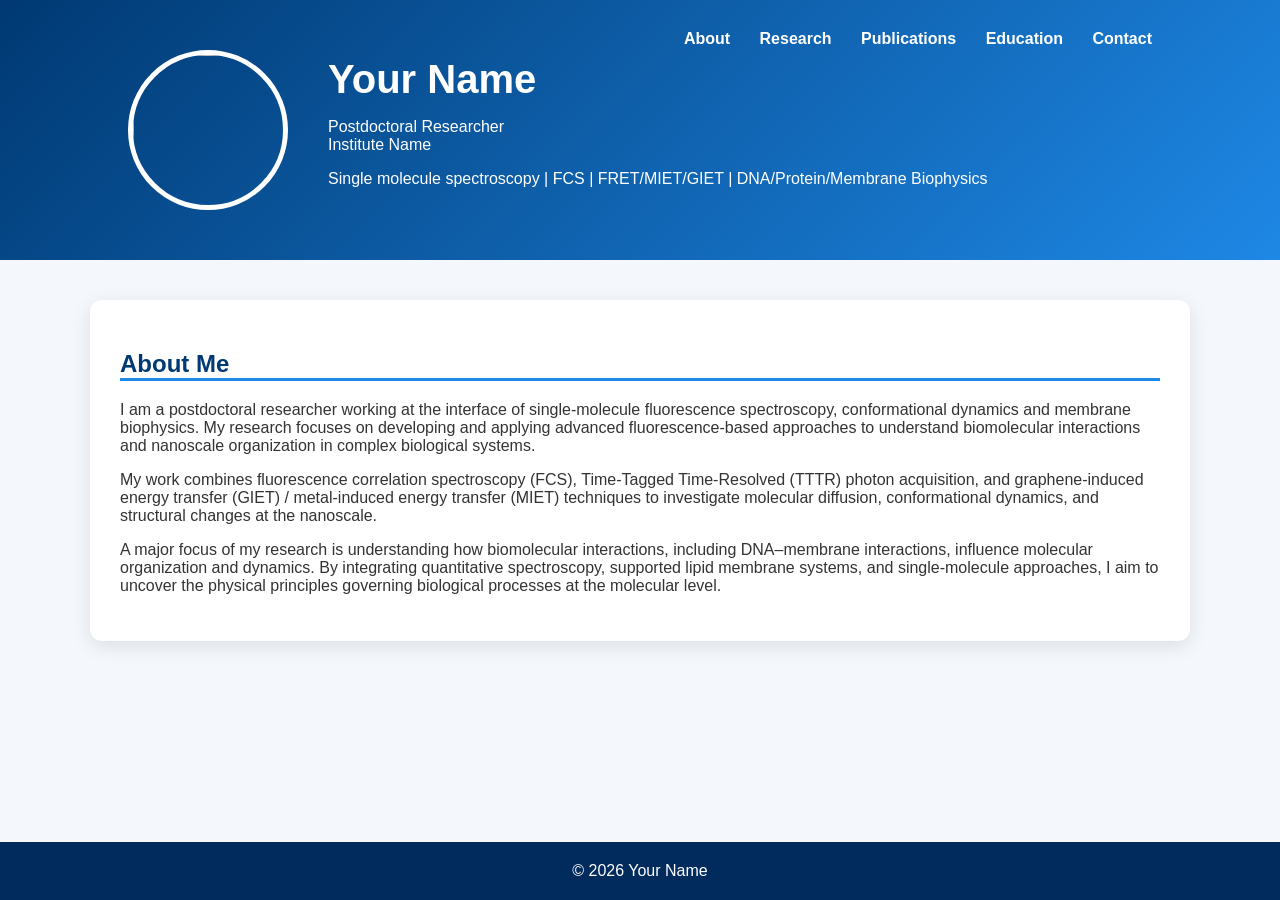
==== index.html @ ff474c3c "Update index.html" ====
<!DOCTYPE html>
<html>
<head>
<title>Your Name</title>
<link rel="stylesheet" href="style.css">
</head>

<body>

<header>
<img class="profile" src="photo.jpg">

<div class="header-text">
<h1>Your Name</h1>
<p>Postdoctoral Researcher<br>Institute Name</p>
<p>Single molecule spectroscopy | FCS | FRET/MIET/GIET | DNA/Protein/Membrane Biophysics</p>
</div>

<nav>
<a href="index.html">About</a>
<a href="research.html">Research</a>
<a href="publications.html">Publications</a>
<a href="education.html">Education</a>
<a href="contact.html">Contact</a>
</nav>
</header>

<div class="container">
<section>
<h2>About Me</h2>
<p>
I am a postdoctoral researcher working at the interface of 
single-molecule fluorescence spectroscopy, conformational dynamics and membrane biophysics. My research focuses on developing and applying 
advanced fluorescence-based approaches to understand biomolecular 
interactions and nanoscale organization in complex biological systems.
</p>
<p>
My work combines fluorescence correlation spectroscopy (FCS), 
Time-Tagged Time-Resolved (TTTR) photon acquisition, and graphene-induced energy transfer 
(GIET) / metal-induced energy transfer (MIET) techniques to investigate 
molecular diffusion, conformational dynamics, and structural changes 
at the nanoscale.
</p>
  
<p>
A major focus of my research is understanding how biomolecular interactions, 
including DNA–membrane interactions, influence molecular organization and 
dynamics. By integrating quantitative spectroscopy, supported lipid membrane 
systems, and single-molecule approaches, I aim to uncover the physical 
principles governing biological processes at the molecular level.
</p>
</section>
</div>

<footer>© 2026 Your Name</footer>

</body>
</html>
---- style.css ----
*{
    box-sizing:border-box;
}

body{
    margin:0;
    font-family:"Segoe UI", Arial, sans-serif;
    background:#f4f7fb;
    color:#333;

    display:flex;
    flex-direction:column;
    min-height:100vh;
}

header{
    background:linear-gradient(135deg,#003973,#1e88e5);
    color:white;
    padding:50px 10%;
    display:flex;
    align-items:center;
    gap:40px;
    position:relative;
}

.profile{
    width:160px;
    height:160px;
    border-radius:50%;
    border:5px solid white;
}

.header-text{
    text-align:left;
}

header h1{
    margin:0;
    font-size:40px;
}

nav{
    position:absolute;
    top:30px;
    right:10%;
}

nav a{
    color:white;
    margin-left:25px;
    text-decoration:none;
    font-weight:bold;
}

nav a:hover{
    color:#ffd166;
}

.container{
    width:90%;
    max-width:1100px;
    margin:auto;

    flex:1;
}

section{
    background:white;
    margin:40px 0;
    padding:30px;
    border-radius:12px;
    box-shadow:0 5px 20px rgba(0,0,0,0.1);
}

h2{
    color:#003973;
    border-bottom:3px solid #1e88e5;
}

.grid{
    display:flex;
    gap:20px;
    flex-wrap:wrap;
}

.card{
    flex:1;
    min-width:250px;
    background:#eaf4ff;
    padding:20px;
    border-radius:10px;
}

.paper{
    margin:15px 0;
    padding:15px;
    border-left:5px solid #1e88e5;
    background:#fafafa;
}

footer{
    background:#002b5c;
    color:white;
    text-align:center;
    padding:20px;
}
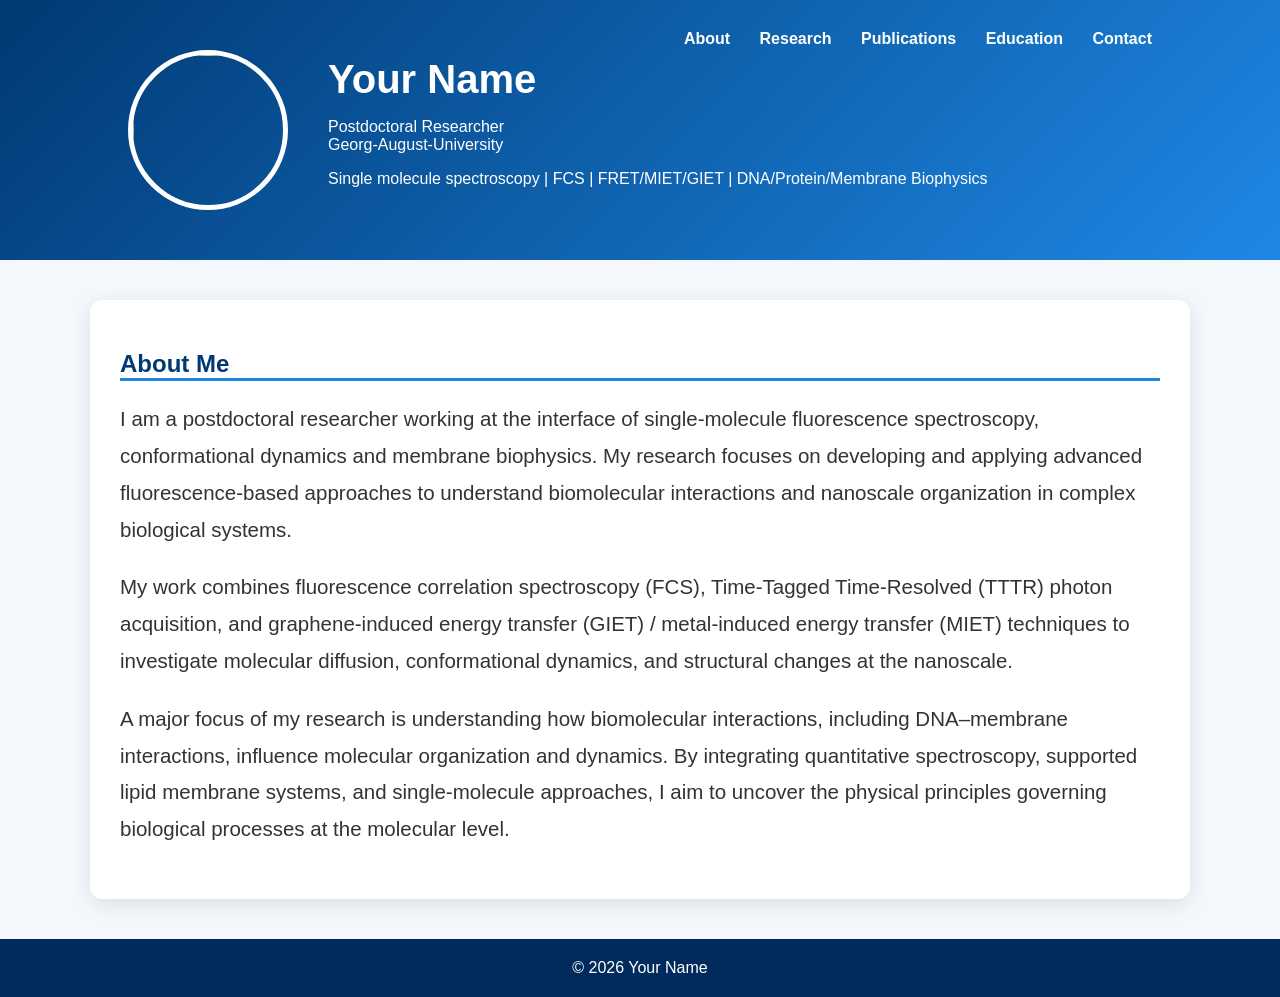
==== commit c490a781: "Update index.html" ====
--- a/index.html
+++ b/index.html
@@ -12,7 +12,7 @@
 
 <div class="header-text">
 <h1>Your Name</h1>
-<p>Postdoctoral Researcher<br>Institute Name</p>
+<p>Postdoctoral Researcher<br>Georg-August-University</p>
 <p>Single molecule spectroscopy | FCS | FRET/MIET/GIET | DNA/Protein/Membrane Biophysics</p>
 </div>
 
@@ -28,13 +28,13 @@
 <div class="container">
 <section>
 <h2>About Me</h2>
-<p>
+<p class="about-text">
 I am a postdoctoral researcher working at the interface of 
 single-molecule fluorescence spectroscopy, conformational dynamics and membrane biophysics. My research focuses on developing and applying 
 advanced fluorescence-based approaches to understand biomolecular 
 interactions and nanoscale organization in complex biological systems.
 </p>
-<p>
+<p class="about-text">
 My work combines fluorescence correlation spectroscopy (FCS), 
 Time-Tagged Time-Resolved (TTTR) photon acquisition, and graphene-induced energy transfer 
 (GIET) / metal-induced energy transfer (MIET) techniques to investigate 
@@ -42,7 +42,7 @@
 at the nanoscale.
 </p>
   
-<p>
+<p class="about-text">
 A major focus of my research is understanding how biomolecular interactions, 
 including DNA–membrane interactions, influence molecular organization and 
 dynamics. By integrating quantitative spectroscopy, supported lipid membrane 
--- a/style.css
+++ b/style.css
@@ -91,6 +91,12 @@
     border-radius:10px;
 }
 
+.card p{
+    text-align:justify;
+    line-height:1.8;
+    font-size:16px;
+}
+
 .paper{
     margin:15px 0;
     padding:15px;
@@ -103,4 +109,42 @@
     color:white;
     text-align:center;
     padding:20px;
+    
 }
+
+.about-text{
+    font-size:20.5px;
+    line-height:1.8;
+}
+
+.pub{
+    margin:18px 0;
+    padding:8px 0;
+    border-bottom:1px solid #e5e5e5;
+    font-size:16px;
+    line-height:1.6;
+}
+
+.pub:last-child{
+    border-bottom:none;
+}
+
+.pub a{
+    color:#1e88e5;
+    text-decoration:none;
+}
+
+.pub a:hover{
+    text-decoration:underline;
+}
+
+.pub i{
+    color:#444;
+}
+
+.pub-title{
+    font-size:19px;
+    font-weight:400;
+    color:#1e88e5;   /* blue */
+}
+
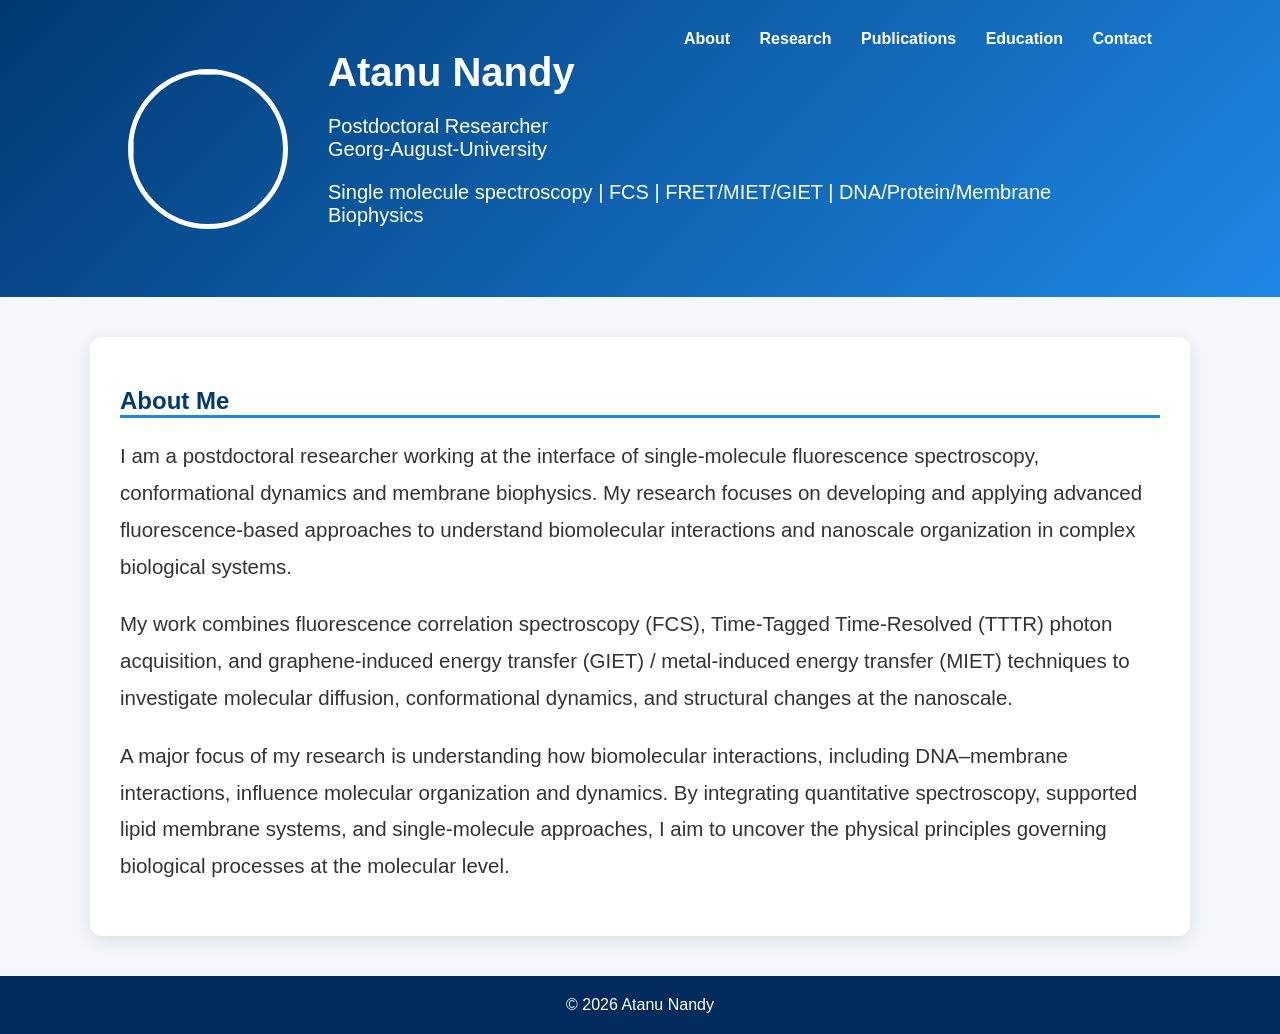
==== commit 063123b5: "Update index.html" ====
--- a/index.html
+++ b/index.html
@@ -1,7 +1,7 @@
 <!DOCTYPE html>
 <html>
 <head>
-<title>Your Name</title>
+<title>Atanu Nandy</title>
 <link rel="stylesheet" href="style.css">
 </head>
 
@@ -11,7 +11,7 @@
 <img class="profile" src="photo.jpg">
 
 <div class="header-text">
-<h1>Your Name</h1>
+<h1>Atanu Nandy</h1>
 <p>Postdoctoral Researcher<br>Georg-August-University</p>
 <p>Single molecule spectroscopy | FCS | FRET/MIET/GIET | DNA/Protein/Membrane Biophysics</p>
 </div>
@@ -52,7 +52,7 @@
 </section>
 </div>
 
-<footer>© 2026 Your Name</footer>
+<footer>© 2026 Atanu Nandy</footer>
 
 </body>
 </html>
--- a/style.css
+++ b/style.css
@@ -32,6 +32,7 @@
 
 .header-text{
     text-align:left;
+    font-size:20px;
 }
 
 header h1{
@@ -148,3 +149,9 @@
     color:#1e88e5;   /* blue */
 }
 
+.institute{
+    font-size:220px;
+    font-weight:bold;
+    color:#003973;
+}
+
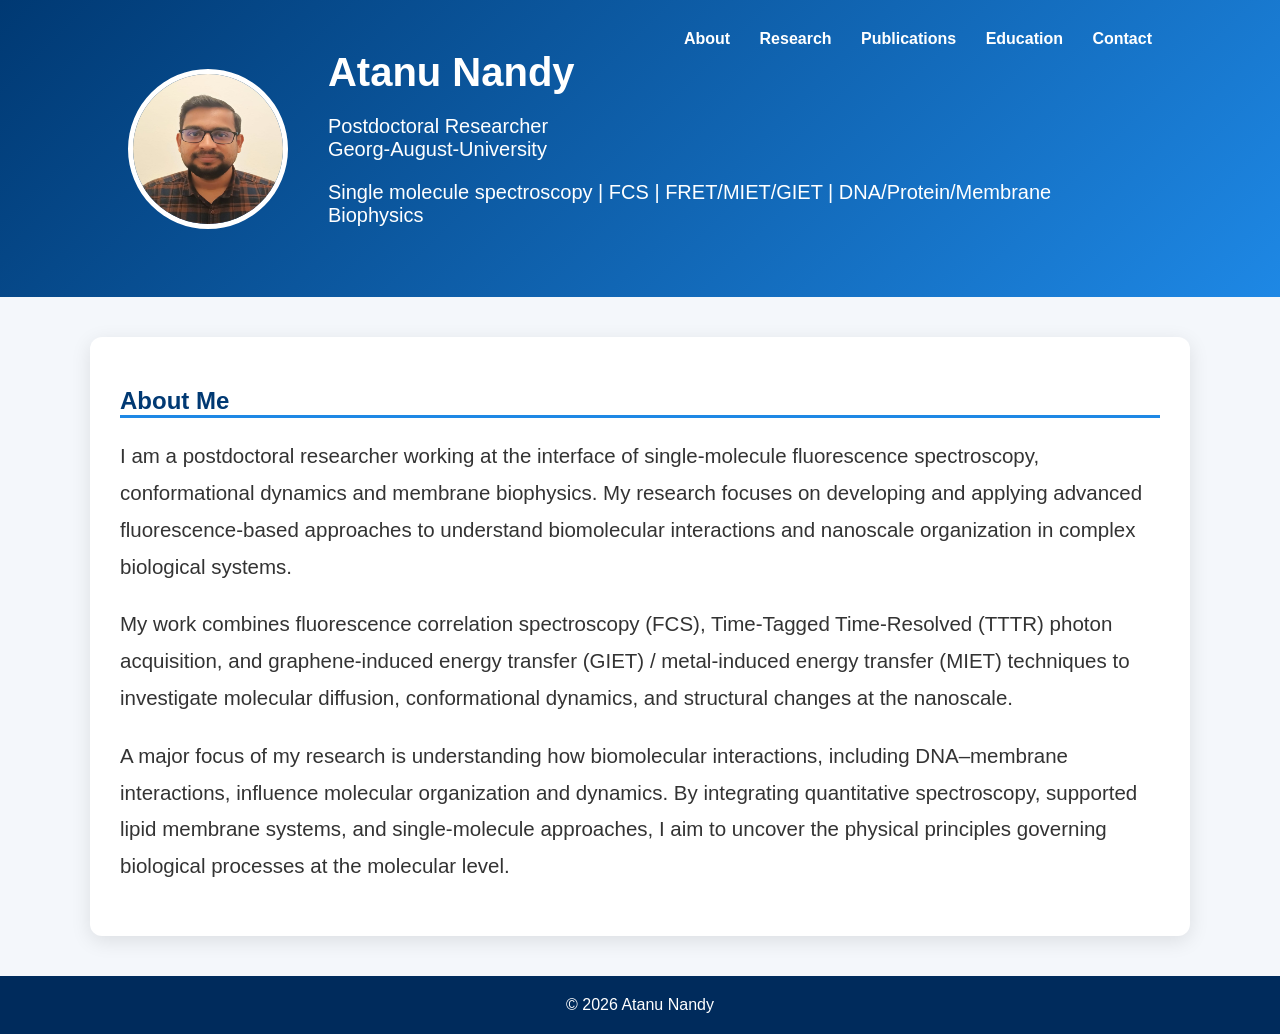
==== commit f35dadaa: "Update index.html" ====
--- a/index.html
+++ b/index.html
@@ -8,7 +8,7 @@
 <body>
 
 <header>
-<img class="profile" src="photo.jpg">
+<img class="profile" src="Photo.jpg">
 
 <div class="header-text">
 <h1>Atanu Nandy</h1>
--- a/style.css
+++ b/style.css
@@ -150,7 +150,7 @@
 }
 
 .institute{
-    font-size:220px;
+    font-size:20px;
     font-weight:bold;
     color:#003973;
 }
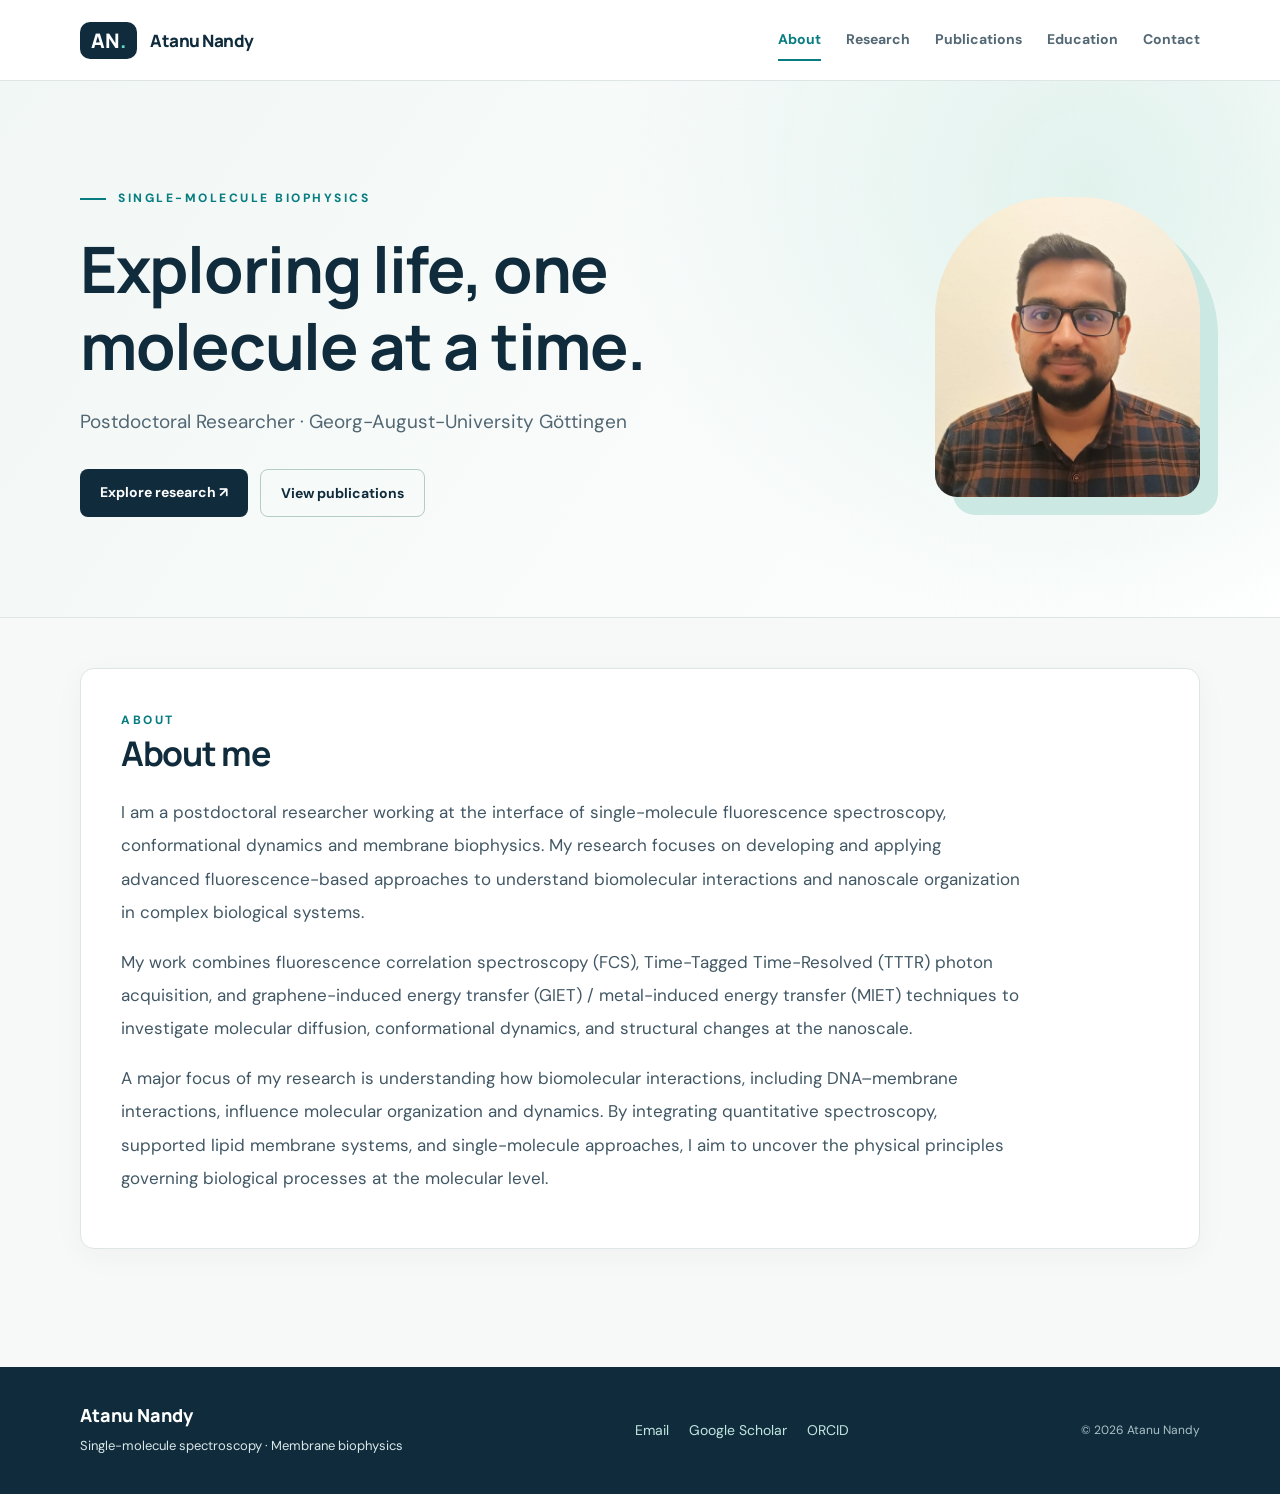
==== commit 96f513ca: "Add files via upload" ====
--- a/index.html
+++ b/index.html
@@ -1,33 +1,6 @@
-<!DOCTYPE html>
-<html>
-<head>
-<title>Atanu Nandy</title>
-<link rel="stylesheet" href="style.css">
-</head>
-
-<body>
-
-<header>
-<img class="profile" src="Photo.jpg">
-
-<div class="header-text">
-<h1>Atanu Nandy</h1>
-<p>Postdoctoral Researcher<br>Georg-August-University</p>
-<p>Single molecule spectroscopy | FCS | FRET/MIET/GIET | DNA/Protein/Membrane Biophysics</p>
-</div>
-
-<nav>
-<a href="index.html">About</a>
-<a href="research.html">Research</a>
-<a href="publications.html">Publications</a>
-<a href="education.html">Education</a>
-<a href="contact.html">Contact</a>
-</nav>
-</header>
-
-<div class="container">
+<!doctype html><html lang="en"><head><meta charset="utf-8"><meta name="viewport" content="width=device-width, initial-scale=1"><meta name="description" content="Atanu Nandy — postdoctoral researcher in single-molecule fluorescence spectroscopy, FCS, FRET, GIET, MIET, and membrane biophysics."><meta name="theme-color" content="#102c3c"><title>Atanu Nandy</title><link rel="stylesheet" href="style.css"></head><body><a class="skip" href="#main">Skip to content</a><header class="site-header"><div class="wrap header-inner"><a class="brand" href="index.html"><span class="brand-mark">AN<span class="dot">.</span></span><span class="brand-name">Atanu Nandy</span></a><nav aria-label="Main navigation"><a href="index.html" class="active" aria-current="page">About</a><a href="research.html" class="" >Research</a><a href="publications.html" class="" >Publications</a><a href="education.html" class="" >Education</a><a href="contact.html" class="" >Contact</a></nav></div></header><main id="main"><div class="hero home-hero"><div class="wrap hero-layout"><div class="hero-copy"><p class="eyebrow"><span class="eyebrow-line"></span>SINGLE-MOLECULE BIOPHYSICS</p><h1>Exploring life, one molecule at a time.</h1><p class="hero-subtitle">Postdoctoral Researcher · Georg-August-University Göttingen</p><div class="hero-actions"><a class="btn primary" href="research.html">Explore research <span aria-hidden="true">↗</span></a><a class="btn secondary" href="publications.html">View publications</a></div></div><div class="hero-photo"><img src="Photo.jpg" alt="Portrait of Atanu Nandy"></div></div></div><div class="wrap page-content"><div class="container">
 <section>
-<h2>About Me</h2>
+<div class="section-heading"><span class="eyebrow">ABOUT</span><h2>About me</h2></div>
 <p class="about-text">
 I am a postdoctoral researcher working at the interface of 
 single-molecule fluorescence spectroscopy, conformational dynamics and membrane biophysics. My research focuses on developing and applying 
@@ -41,7 +14,6 @@
 molecular diffusion, conformational dynamics, and structural changes 
 at the nanoscale.
 </p>
-  
 <p class="about-text">
 A major focus of my research is understanding how biomolecular interactions, 
 including DNA–membrane interactions, influence molecular organization and 
@@ -50,9 +22,4 @@
 principles governing biological processes at the molecular level.
 </p>
 </section>
-</div>
-
-<footer>© 2026 Atanu Nandy</footer>
-
-</body>
-</html>
+</div></div></main><footer class="site-footer"><div class="wrap footer-inner"><div><strong>Atanu Nandy</strong><p>Single-molecule spectroscopy · Membrane biophysics</p></div><div><a href="mailto:atanu.nandy@phys.uni-goettingen.de">Email</a><a href="https://scholar.google.com/citations?user=cPPiXmwAAAAJ&hl=en&authuser=1&oi=ao" target="_blank" rel="noopener noreferrer">Google Scholar</a><a href="https://orcid.org/0000-0003-4368-4230" target="_blank" rel="noopener noreferrer">ORCID</a></div><small>© 2026 Atanu Nandy</small></div></footer></body></html>
--- a/style.css
+++ b/style.css
@@ -1,157 +1,2 @@
-*{
-    box-sizing:border-box;
-}
-
-body{
-    margin:0;
-    font-family:"Segoe UI", Arial, sans-serif;
-    background:#f4f7fb;
-    color:#333;
-
-    display:flex;
-    flex-direction:column;
-    min-height:100vh;
-}
-
-header{
-    background:linear-gradient(135deg,#003973,#1e88e5);
-    color:white;
-    padding:50px 10%;
-    display:flex;
-    align-items:center;
-    gap:40px;
-    position:relative;
-}
-
-.profile{
-    width:160px;
-    height:160px;
-    border-radius:50%;
-    border:5px solid white;
-}
-
-.header-text{
-    text-align:left;
-    font-size:20px;
-}
-
-header h1{
-    margin:0;
-    font-size:40px;
-}
-
-nav{
-    position:absolute;
-    top:30px;
-    right:10%;
-}
-
-nav a{
-    color:white;
-    margin-left:25px;
-    text-decoration:none;
-    font-weight:bold;
-}
-
-nav a:hover{
-    color:#ffd166;
-}
-
-.container{
-    width:90%;
-    max-width:1100px;
-    margin:auto;
-
-    flex:1;
-}
-
-section{
-    background:white;
-    margin:40px 0;
-    padding:30px;
-    border-radius:12px;
-    box-shadow:0 5px 20px rgba(0,0,0,0.1);
-}
-
-h2{
-    color:#003973;
-    border-bottom:3px solid #1e88e5;
-}
-
-.grid{
-    display:flex;
-    gap:20px;
-    flex-wrap:wrap;
-}
-
-.card{
-    flex:1;
-    min-width:250px;
-    background:#eaf4ff;
-    padding:20px;
-    border-radius:10px;
-}
-
-.card p{
-    text-align:justify;
-    line-height:1.8;
-    font-size:16px;
-}
-
-.paper{
-    margin:15px 0;
-    padding:15px;
-    border-left:5px solid #1e88e5;
-    background:#fafafa;
-}
-
-footer{
-    background:#002b5c;
-    color:white;
-    text-align:center;
-    padding:20px;
-    
-}
-
-.about-text{
-    font-size:20.5px;
-    line-height:1.8;
-}
-
-.pub{
-    margin:18px 0;
-    padding:8px 0;
-    border-bottom:1px solid #e5e5e5;
-    font-size:16px;
-    line-height:1.6;
-}
-
-.pub:last-child{
-    border-bottom:none;
-}
-
-.pub a{
-    color:#1e88e5;
-    text-decoration:none;
-}
-
-.pub a:hover{
-    text-decoration:underline;
-}
-
-.pub i{
-    color:#444;
-}
-
-.pub-title{
-    font-size:19px;
-    font-weight:400;
-    color:#1e88e5;   /* blue */
-}
-
-.institute{
-    font-size:20px;
-    font-weight:bold;
-    color:#003973;
-}
-
+@import url('https://fonts.googleapis.com/css2?family=DM+Sans:wght@400;500;600;700&family=Manrope:wght@400;500;600;700;800&display=swap');
+:root{--ink:#102c3c;--muted:#526773;--accent:#087d81;--bg:#f7f9f8;--line:#dde6e5;--white:#fff;--soft:#e8f4f1}*{box-sizing:border-box}html{scroll-behavior:smooth}body{margin:0;background:var(--bg);color:var(--ink);font:16px/1.75 'DM Sans',Arial,sans-serif}a{color:var(--accent)}a:hover{color:#075b5f}.wrap{width:min(1120px,calc(100% - 48px));margin-inline:auto}.skip{position:absolute;top:-100px;left:12px;background:white;padding:10px;z-index:20}.skip:focus{top:10px}.site-header{background:white;border-bottom:1px solid var(--line);position:sticky;top:0;z-index:10}.header-inner{display:flex;justify-content:space-between;align-items:center;gap:24px;min-height:80px}.brand{display:flex;gap:13px;align-items:center;text-decoration:none;color:var(--ink)}.brand-mark{background:var(--ink);color:white;border-radius:10px;padding:5px 11px;font:800 20px 'Manrope',sans-serif}.dot{color:#65d5c5}.brand-name{font:800 17px 'Manrope',sans-serif;letter-spacing:-.5px}nav{display:flex;flex-wrap:wrap;gap:25px}nav a{text-decoration:none;color:#536874;font-size:14px;font-weight:700;padding:8px 0;border-bottom:2px solid transparent}nav a:hover,nav a.active{color:var(--accent);border-color:var(--accent)}.hero{background:radial-gradient(circle at 85% 20%,#e1f2ed 0,transparent 40%),linear-gradient(125deg,#f1f7f5,#fff);border-bottom:1px solid var(--line)}.hero-layout{display:flex;align-items:center;justify-content:space-between;gap:65px}.home-hero .hero-layout{padding-block:95px 100px}.inner-hero .hero-layout{padding-block:70px}.hero-copy{max-width:750px}.eyebrow{font-size:12px;letter-spacing:2.5px;font-weight:800;color:var(--accent);text-transform:uppercase}.eyebrow-line{display:inline-block;width:26px;height:2px;background:var(--accent);vertical-align:middle;margin-right:12px}h1,h2,h3{font-family:Manrope,Arial,sans-serif;line-height:1.2;letter-spacing:-1.3px}h1{font-size:clamp(38px,5vw,66px);margin:22px 0}h2{font-size:clamp(25px,3vw,34px);margin:0 0 22px}h3{font-size:21px;letter-spacing:-.5px}.hero-subtitle{font-size:19px;color:var(--muted);line-height:1.6;max-width:610px}.hero-photo{flex:0 0 265px}.hero-photo img{width:265px;height:300px;object-fit:cover;border-radius:120px 120px 22px 22px;box-shadow:18px 18px 0 #cce8e2;display:block}.hero-actions{display:flex;gap:12px;flex-wrap:wrap;margin-top:32px}.btn{display:inline-block;border-radius:8px;padding:11px 20px;font-weight:700;text-decoration:none;font-size:14px}.primary{background:var(--ink);color:white}.primary:hover{background:var(--accent);color:white}.secondary{border:1px solid #b5cbc8;color:var(--ink)}.page-content{padding-block:50px 90px;min-height:45vh}.container{width:100%}section{margin:0 0 28px;padding:36px 40px;background:white;border:1px solid var(--line);border-radius:14px;box-shadow:0 7px 30px #0a34400a}section p{color:#415764}.about-text{font-size:17px;line-height:1.95;max-width:900px}.grid{display:grid;grid-template-columns:repeat(2,minmax(0,1fr));gap:20px}.card{border:1px solid var(--line);background:#fcfefd;border-radius:12px;padding:25px}.card p{line-height:1.8}.pub{padding:23px 0;border-bottom:1px solid var(--line);line-height:1.75}.pub:last-child{border-bottom:0}.pub-title{color:var(--ink);font-size:18px;font-weight:800;line-height:1.45}.pub a{text-decoration:none;font-weight:700}.pub a:hover{text-decoration:underline}.pub i{color:var(--muted)}.institute{font-size:19px;font-weight:800;color:var(--ink)}.site-footer{background:var(--ink);color:#d9e8e9}.footer-inner{display:flex;align-items:center;justify-content:space-between;gap:30px;padding-block:36px;flex-wrap:wrap}.footer-inner strong{font:800 18px Manrope,sans-serif;color:white}.footer-inner p{margin:4px 0 0;font-size:13px}.footer-inner>div:nth-child(2){display:flex;gap:20px;flex-wrap:wrap}.footer-inner a{color:#c1e7e1;text-decoration:none;font-size:14px}.footer-inner small{font-size:12px;color:#aac1c6}@media(max-width:800px){.header-inner{align-items:flex-start;padding-block:16px;flex-direction:column;gap:10px}nav{gap:16px}.home-hero .hero-layout{padding-block:65px}.hero-layout{gap:32px}.hero-photo{flex:0 0 190px}.hero-photo img{width:190px;height:220px}.grid{grid-template-columns:1fr}}@media(max-width:600px){.wrap{width:min(100% - 32px,1120px)}.hero-layout{flex-direction:column-reverse;align-items:flex-start}.inner-hero .hero-layout{display:block;padding-block:48px}.home-hero .hero-layout{padding-block:44px 60px}.hero-photo{flex:none}.hero-photo img{width:155px;height:175px;box-shadow:10px 10px 0 #cce8e2}h1{font-size:39px}.hero-subtitle{font-size:17px}section{padding:25px 20px}.page-content{padding-block:28px 55px}nav{gap:12px}nav a{font-size:12px}.brand-name{font-size:15px}}
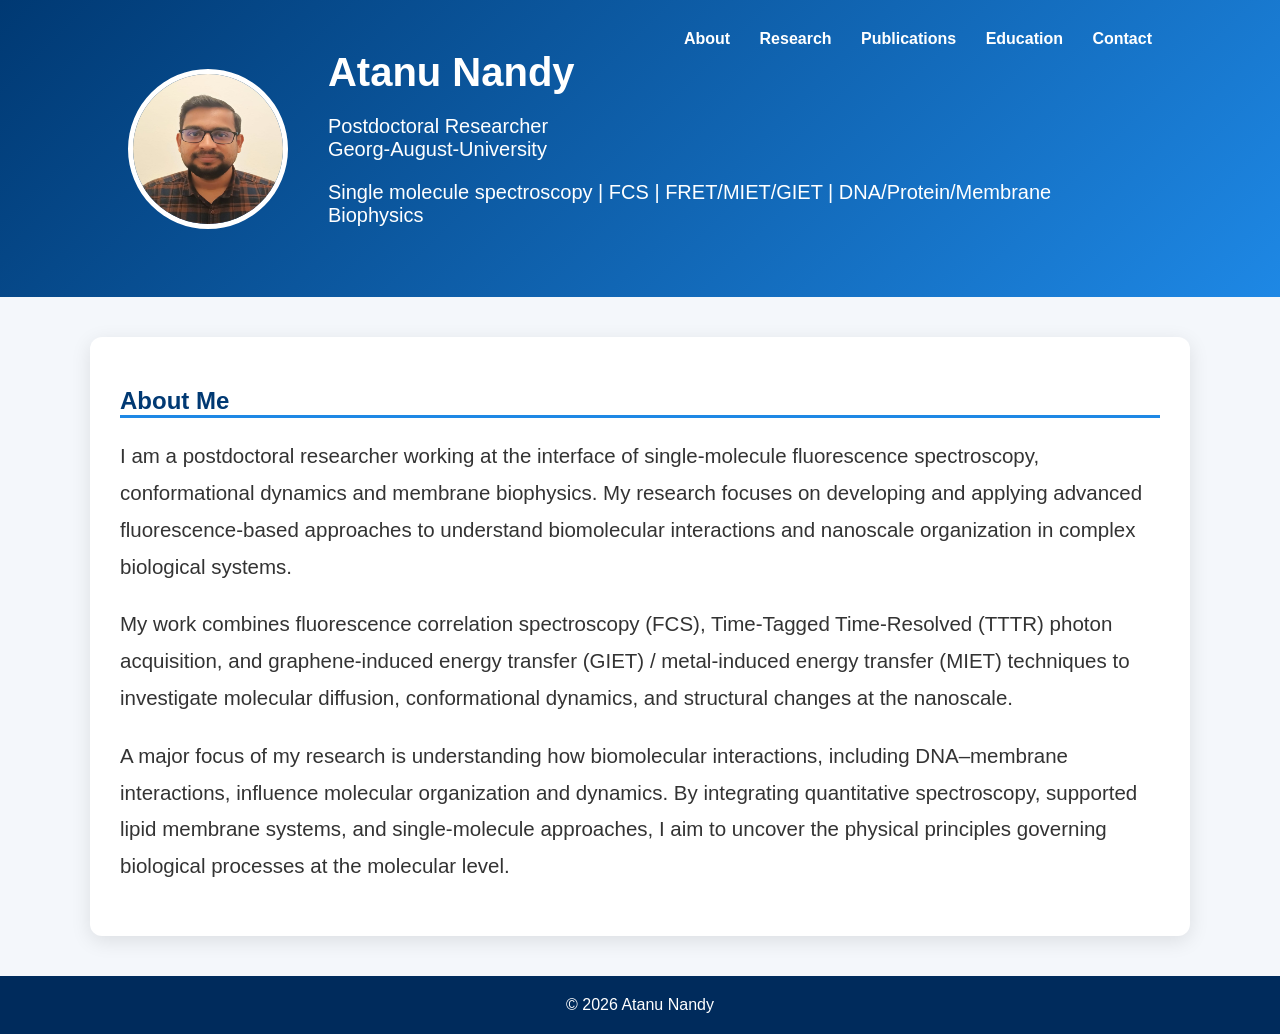
==== commit 0d839d22: "Add files via upload" ====
--- a/index.html
+++ b/index.html
@@ -1,6 +1,33 @@
-<!doctype html><html lang="en"><head><meta charset="utf-8"><meta name="viewport" content="width=device-width, initial-scale=1"><meta name="description" content="Atanu Nandy — postdoctoral researcher in single-molecule fluorescence spectroscopy, FCS, FRET, GIET, MIET, and membrane biophysics."><meta name="theme-color" content="#102c3c"><title>Atanu Nandy</title><link rel="stylesheet" href="style.css"></head><body><a class="skip" href="#main">Skip to content</a><header class="site-header"><div class="wrap header-inner"><a class="brand" href="index.html"><span class="brand-mark">AN<span class="dot">.</span></span><span class="brand-name">Atanu Nandy</span></a><nav aria-label="Main navigation"><a href="index.html" class="active" aria-current="page">About</a><a href="research.html" class="" >Research</a><a href="publications.html" class="" >Publications</a><a href="education.html" class="" >Education</a><a href="contact.html" class="" >Contact</a></nav></div></header><main id="main"><div class="hero home-hero"><div class="wrap hero-layout"><div class="hero-copy"><p class="eyebrow"><span class="eyebrow-line"></span>SINGLE-MOLECULE BIOPHYSICS</p><h1>Exploring life, one molecule at a time.</h1><p class="hero-subtitle">Postdoctoral Researcher · Georg-August-University Göttingen</p><div class="hero-actions"><a class="btn primary" href="research.html">Explore research <span aria-hidden="true">↗</span></a><a class="btn secondary" href="publications.html">View publications</a></div></div><div class="hero-photo"><img src="Photo.jpg" alt="Portrait of Atanu Nandy"></div></div></div><div class="wrap page-content"><div class="container">
+<!DOCTYPE html>
+<html>
+<head>
+<title>Atanu Nandy</title>
+<link rel="stylesheet" href="style.css">
+</head>
+
+<body>
+
+<header>
+<img class="profile" src="Photo.jpg">
+
+<div class="header-text">
+<h1>Atanu Nandy</h1>
+<p>Postdoctoral Researcher<br>Georg-August-University</p>
+<p>Single molecule spectroscopy | FCS | FRET/MIET/GIET | DNA/Protein/Membrane Biophysics</p>
+</div>
+
+<nav>
+<a href="index.html">About</a>
+<a href="research.html">Research</a>
+<a href="publications.html">Publications</a>
+<a href="education.html">Education</a>
+<a href="contact.html">Contact</a>
+</nav>
+</header>
+
+<div class="container">
 <section>
-<div class="section-heading"><span class="eyebrow">ABOUT</span><h2>About me</h2></div>
+<h2>About Me</h2>
 <p class="about-text">
 I am a postdoctoral researcher working at the interface of 
 single-molecule fluorescence spectroscopy, conformational dynamics and membrane biophysics. My research focuses on developing and applying 
@@ -14,6 +41,7 @@
 molecular diffusion, conformational dynamics, and structural changes 
 at the nanoscale.
 </p>
+  
 <p class="about-text">
 A major focus of my research is understanding how biomolecular interactions, 
 including DNA–membrane interactions, influence molecular organization and 
@@ -22,4 +50,9 @@
 principles governing biological processes at the molecular level.
 </p>
 </section>
-</div></div></main><footer class="site-footer"><div class="wrap footer-inner"><div><strong>Atanu Nandy</strong><p>Single-molecule spectroscopy · Membrane biophysics</p></div><div><a href="mailto:atanu.nandy@phys.uni-goettingen.de">Email</a><a href="https://scholar.google.com/citations?user=cPPiXmwAAAAJ&hl=en&authuser=1&oi=ao" target="_blank" rel="noopener noreferrer">Google Scholar</a><a href="https://orcid.org/0000-0003-4368-4230" target="_blank" rel="noopener noreferrer">ORCID</a></div><small>© 2026 Atanu Nandy</small></div></footer></body></html>+</div>
+
+<footer>© 2026 Atanu Nandy</footer>
+
+</body>
+</html>
--- a/style.css
+++ b/style.css
@@ -1,2 +1,157 @@
-@import url('https://fonts.googleapis.com/css2?family=DM+Sans:wght@400;500;600;700&family=Manrope:wght@400;500;600;700;800&display=swap');
-:root{--ink:#102c3c;--muted:#526773;--accent:#087d81;--bg:#f7f9f8;--line:#dde6e5;--white:#fff;--soft:#e8f4f1}*{box-sizing:border-box}html{scroll-behavior:smooth}body{margin:0;background:var(--bg);color:var(--ink);font:16px/1.75 'DM Sans',Arial,sans-serif}a{color:var(--accent)}a:hover{color:#075b5f}.wrap{width:min(1120px,calc(100% - 48px));margin-inline:auto}.skip{position:absolute;top:-100px;left:12px;background:white;padding:10px;z-index:20}.skip:focus{top:10px}.site-header{background:white;border-bottom:1px solid var(--line);position:sticky;top:0;z-index:10}.header-inner{display:flex;justify-content:space-between;align-items:center;gap:24px;min-height:80px}.brand{display:flex;gap:13px;align-items:center;text-decoration:none;color:var(--ink)}.brand-mark{background:var(--ink);color:white;border-radius:10px;padding:5px 11px;font:800 20px 'Manrope',sans-serif}.dot{color:#65d5c5}.brand-name{font:800 17px 'Manrope',sans-serif;letter-spacing:-.5px}nav{display:flex;flex-wrap:wrap;gap:25px}nav a{text-decoration:none;color:#536874;font-size:14px;font-weight:700;padding:8px 0;border-bottom:2px solid transparent}nav a:hover,nav a.active{color:var(--accent);border-color:var(--accent)}.hero{background:radial-gradient(circle at 85% 20%,#e1f2ed 0,transparent 40%),linear-gradient(125deg,#f1f7f5,#fff);border-bottom:1px solid var(--line)}.hero-layout{display:flex;align-items:center;justify-content:space-between;gap:65px}.home-hero .hero-layout{padding-block:95px 100px}.inner-hero .hero-layout{padding-block:70px}.hero-copy{max-width:750px}.eyebrow{font-size:12px;letter-spacing:2.5px;font-weight:800;color:var(--accent);text-transform:uppercase}.eyebrow-line{display:inline-block;width:26px;height:2px;background:var(--accent);vertical-align:middle;margin-right:12px}h1,h2,h3{font-family:Manrope,Arial,sans-serif;line-height:1.2;letter-spacing:-1.3px}h1{font-size:clamp(38px,5vw,66px);margin:22px 0}h2{font-size:clamp(25px,3vw,34px);margin:0 0 22px}h3{font-size:21px;letter-spacing:-.5px}.hero-subtitle{font-size:19px;color:var(--muted);line-height:1.6;max-width:610px}.hero-photo{flex:0 0 265px}.hero-photo img{width:265px;height:300px;object-fit:cover;border-radius:120px 120px 22px 22px;box-shadow:18px 18px 0 #cce8e2;display:block}.hero-actions{display:flex;gap:12px;flex-wrap:wrap;margin-top:32px}.btn{display:inline-block;border-radius:8px;padding:11px 20px;font-weight:700;text-decoration:none;font-size:14px}.primary{background:var(--ink);color:white}.primary:hover{background:var(--accent);color:white}.secondary{border:1px solid #b5cbc8;color:var(--ink)}.page-content{padding-block:50px 90px;min-height:45vh}.container{width:100%}section{margin:0 0 28px;padding:36px 40px;background:white;border:1px solid var(--line);border-radius:14px;box-shadow:0 7px 30px #0a34400a}section p{color:#415764}.about-text{font-size:17px;line-height:1.95;max-width:900px}.grid{display:grid;grid-template-columns:repeat(2,minmax(0,1fr));gap:20px}.card{border:1px solid var(--line);background:#fcfefd;border-radius:12px;padding:25px}.card p{line-height:1.8}.pub{padding:23px 0;border-bottom:1px solid var(--line);line-height:1.75}.pub:last-child{border-bottom:0}.pub-title{color:var(--ink);font-size:18px;font-weight:800;line-height:1.45}.pub a{text-decoration:none;font-weight:700}.pub a:hover{text-decoration:underline}.pub i{color:var(--muted)}.institute{font-size:19px;font-weight:800;color:var(--ink)}.site-footer{background:var(--ink);color:#d9e8e9}.footer-inner{display:flex;align-items:center;justify-content:space-between;gap:30px;padding-block:36px;flex-wrap:wrap}.footer-inner strong{font:800 18px Manrope,sans-serif;color:white}.footer-inner p{margin:4px 0 0;font-size:13px}.footer-inner>div:nth-child(2){display:flex;gap:20px;flex-wrap:wrap}.footer-inner a{color:#c1e7e1;text-decoration:none;font-size:14px}.footer-inner small{font-size:12px;color:#aac1c6}@media(max-width:800px){.header-inner{align-items:flex-start;padding-block:16px;flex-direction:column;gap:10px}nav{gap:16px}.home-hero .hero-layout{padding-block:65px}.hero-layout{gap:32px}.hero-photo{flex:0 0 190px}.hero-photo img{width:190px;height:220px}.grid{grid-template-columns:1fr}}@media(max-width:600px){.wrap{width:min(100% - 32px,1120px)}.hero-layout{flex-direction:column-reverse;align-items:flex-start}.inner-hero .hero-layout{display:block;padding-block:48px}.home-hero .hero-layout{padding-block:44px 60px}.hero-photo{flex:none}.hero-photo img{width:155px;height:175px;box-shadow:10px 10px 0 #cce8e2}h1{font-size:39px}.hero-subtitle{font-size:17px}section{padding:25px 20px}.page-content{padding-block:28px 55px}nav{gap:12px}nav a{font-size:12px}.brand-name{font-size:15px}}
+*{
+    box-sizing:border-box;
+}
+
+body{
+    margin:0;
+    font-family:"Segoe UI", Arial, sans-serif;
+    background:#f4f7fb;
+    color:#333;
+
+    display:flex;
+    flex-direction:column;
+    min-height:100vh;
+}
+
+header{
+    background:linear-gradient(135deg,#003973,#1e88e5);
+    color:white;
+    padding:50px 10%;
+    display:flex;
+    align-items:center;
+    gap:40px;
+    position:relative;
+}
+
+.profile{
+    width:160px;
+    height:160px;
+    border-radius:50%;
+    border:5px solid white;
+}
+
+.header-text{
+    text-align:left;
+    font-size:20px;
+}
+
+header h1{
+    margin:0;
+    font-size:40px;
+}
+
+nav{
+    position:absolute;
+    top:30px;
+    right:10%;
+}
+
+nav a{
+    color:white;
+    margin-left:25px;
+    text-decoration:none;
+    font-weight:bold;
+}
+
+nav a:hover{
+    color:#ffd166;
+}
+
+.container{
+    width:90%;
+    max-width:1100px;
+    margin:auto;
+
+    flex:1;
+}
+
+section{
+    background:white;
+    margin:40px 0;
+    padding:30px;
+    border-radius:12px;
+    box-shadow:0 5px 20px rgba(0,0,0,0.1);
+}
+
+h2{
+    color:#003973;
+    border-bottom:3px solid #1e88e5;
+}
+
+.grid{
+    display:flex;
+    gap:20px;
+    flex-wrap:wrap;
+}
+
+.card{
+    flex:1;
+    min-width:250px;
+    background:#eaf4ff;
+    padding:20px;
+    border-radius:10px;
+}
+
+.card p{
+    text-align:justify;
+    line-height:1.8;
+    font-size:16px;
+}
+
+.paper{
+    margin:15px 0;
+    padding:15px;
+    border-left:5px solid #1e88e5;
+    background:#fafafa;
+}
+
+footer{
+    background:#002b5c;
+    color:white;
+    text-align:center;
+    padding:20px;
+    
+}
+
+.about-text{
+    font-size:20.5px;
+    line-height:1.8;
+}
+
+.pub{
+    margin:18px 0;
+    padding:8px 0;
+    border-bottom:1px solid #e5e5e5;
+    font-size:16px;
+    line-height:1.6;
+}
+
+.pub:last-child{
+    border-bottom:none;
+}
+
+.pub a{
+    color:#1e88e5;
+    text-decoration:none;
+}
+
+.pub a:hover{
+    text-decoration:underline;
+}
+
+.pub i{
+    color:#444;
+}
+
+.pub-title{
+    font-size:19px;
+    font-weight:400;
+    color:#1e88e5;   /* blue */
+}
+
+.institute{
+    font-size:20px;
+    font-weight:bold;
+    color:#003973;
+}
+
